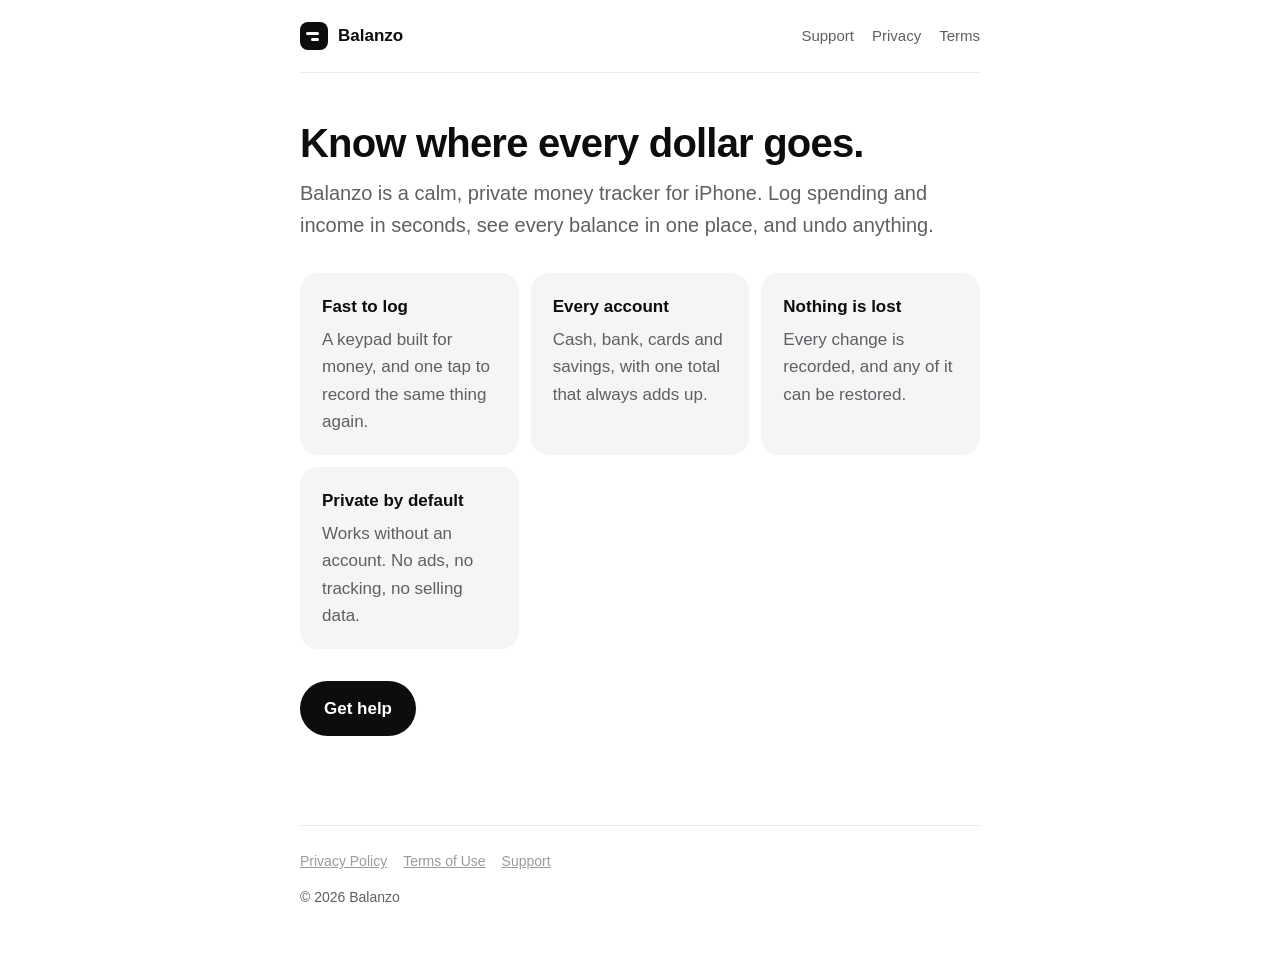
==== index.html @ 1281036e "Balanzo site: home, privacy, terms, support" ====
<!doctype html>
<html lang="en">
<head>
<meta charset="utf-8">
<meta name="viewport" content="width=device-width, initial-scale=1">
<title>Balanzo — know where every dollar goes</title>
<meta name="description" content="Balanzo is a calm, private money tracker for iPhone.">
<link rel="stylesheet" href="style.css">
</head>
<body>
<div class="wrap">
<header class="bar">
  <a class="brand" href=""><span class="mark"><i></i><i></i></span>Balanzo</a>
  <nav><a href="support/">Support</a><a href="privacy/">Privacy</a><a href="terms/">Terms</a></nav>
</header>
<main>

<h1>Know where every dollar goes.</h1>
<p class="lede">Balanzo is a calm, private money tracker for iPhone. Log spending and income in seconds, see every balance in one place, and undo anything.</p>
<div class="grid">
  <div class="card"><h3>Fast to log</h3><p>A keypad built for money, and one tap to record the same thing again.</p></div>
  <div class="card"><h3>Every account</h3><p>Cash, bank, cards and savings, with one total that always adds up.</p></div>
  <div class="card"><h3>Nothing is lost</h3><p>Every change is recorded, and any of it can be restored.</p></div>
  <div class="card"><h3>Private by default</h3><p>Works without an account. No ads, no tracking, no selling data.</p></div>
</div>
<p><a class="button" href="support/">Get help</a></p>

</main>
<footer>
  <a href="privacy/">Privacy Policy</a><a href="terms/">Terms of Use</a><a href="support/">Support</a>
  <p>© 2026 Balanzo</p>
</footer>
</div>
</body>
</html>
---- style.css ----
:root {
  --paper: #ffffff;
  --ink: #0d0d0d;
  --ink-2: #5f5f64;
  --ink-3: #9a9aa0;
  --surface: #f5f5f6;
  --line: rgba(0, 0, 0, 0.08);
  color-scheme: light dark;
}

@media (prefers-color-scheme: dark) {
  :root {
    --paper: #000000;
    --ink: #f5f5f5;
    --ink-2: #a0a0a6;
    --ink-3: #6a6a70;
    --surface: #141415;
    --line: rgba(255, 255, 255, 0.12);
  }
}

* { box-sizing: border-box; }

html { -webkit-text-size-adjust: 100%; }

body {
  margin: 0;
  background: var(--paper);
  color: var(--ink);
  font: 17px/1.6 -apple-system, BlinkMacSystemFont, "SF Pro Text", "Inter", "Segoe UI", Roboto, sans-serif;
  -webkit-font-smoothing: antialiased;
}

.wrap { max-width: 720px; margin: 0 auto; padding: 0 20px; }

header.bar {
  display: flex; align-items: center; justify-content: space-between;
  padding: 22px 0; border-bottom: 1px solid var(--line);
}

.brand { display: flex; align-items: center; gap: 10px; color: var(--ink); text-decoration: none; font-weight: 600; }

.mark {
  width: 28px; height: 28px; border-radius: 8px; background: var(--ink);
  display: inline-flex; flex-direction: column; justify-content: center; align-items: flex-start;
  gap: 3px; padding-left: 6px;
}
.mark i { display: block; height: 3px; border-radius: 2px; background: var(--paper); }
.mark i:first-child { width: 13px; }
.mark i:last-child { width: 8px; margin-left: 5px; }

nav a { color: var(--ink-2); text-decoration: none; margin-left: 18px; font-size: 15px; }
nav a:hover { color: var(--ink); }

main { padding: 48px 0 72px; }

h1 { font-size: 40px; line-height: 1.1; letter-spacing: -0.02em; margin: 0 0 12px; }
h2 { font-size: 22px; letter-spacing: -0.01em; margin: 40px 0 8px; }
h3 { font-size: 17px; margin: 24px 0 4px; }
p, li { color: var(--ink-2); }
strong { color: var(--ink); }
a { color: var(--ink); }
.lede { font-size: 20px; color: var(--ink-2); margin: 0 0 32px; }
.meta { color: var(--ink-3); font-size: 14px; margin-bottom: 32px; }

.card { background: var(--surface); border-radius: 18px; padding: 20px 22px; margin: 16px 0; }
.card p { margin: 6px 0 0; }

.button {
  display: inline-block; background: var(--ink); color: var(--paper); text-decoration: none;
  padding: 14px 24px; border-radius: 999px; font-weight: 600;
}

.grid { display: grid; gap: 12px; grid-template-columns: repeat(auto-fit, minmax(200px, 1fr)); margin: 32px 0; }
.grid .card { margin: 0; }
.grid h3 { margin: 0; }

footer { border-top: 1px solid var(--line); padding: 24px 0 40px; color: var(--ink-3); font-size: 14px; }
footer a { color: var(--ink-3); margin-right: 16px; }

@media (max-width: 480px) {
  h1 { font-size: 32px; }
  nav a { margin-left: 12px; }
}
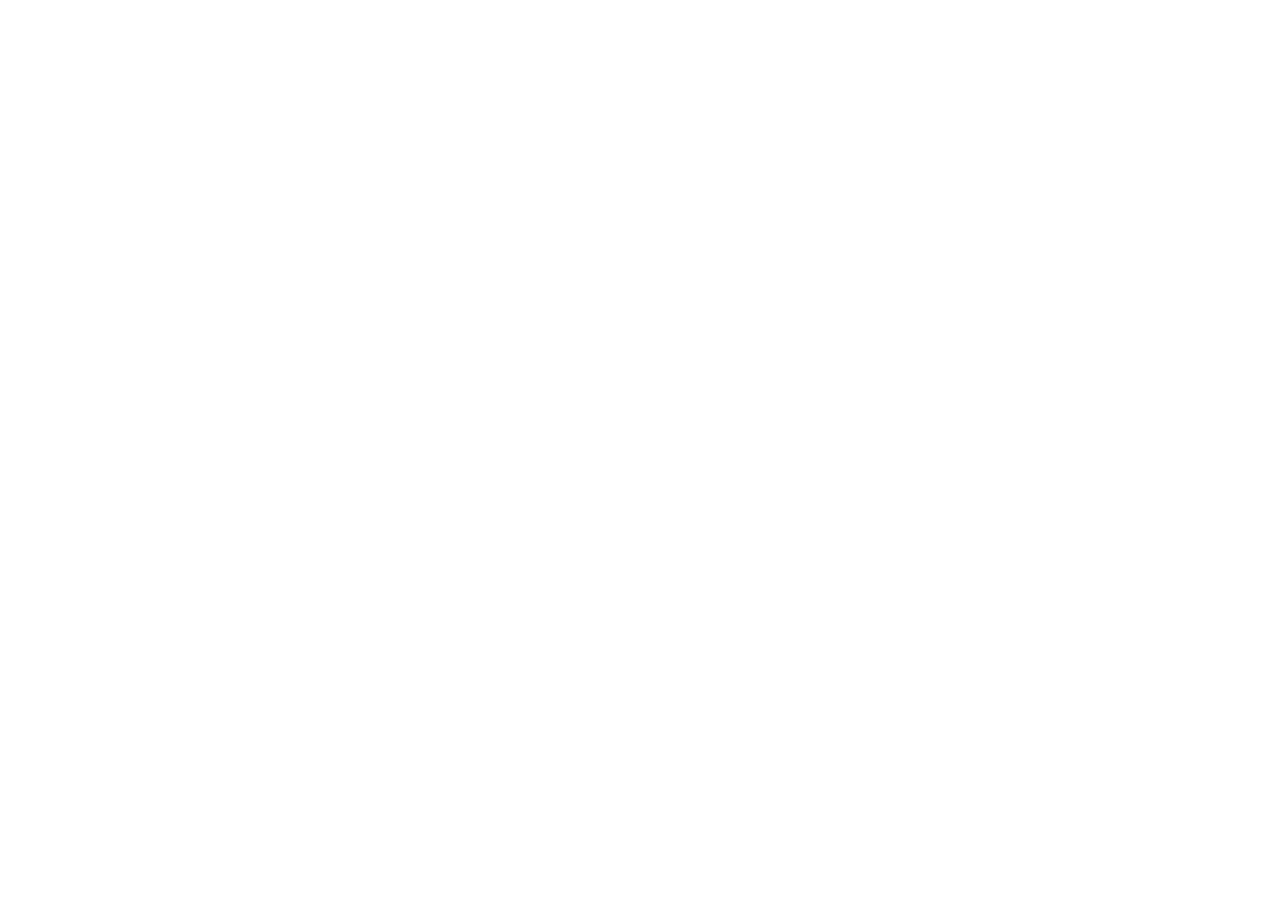
==== commit 83492c1d: "Redirect to https://balanzo-app.vercel.app Co-Authored-By: Claude Opus 5.5 <noreply@anthropic.com>" ====
--- a/index.html
+++ b/index.html
@@ -1,35 +1,7 @@
 <!doctype html>
-<html lang="en">
-<head>
-<meta charset="utf-8">
-<meta name="viewport" content="width=device-width, initial-scale=1">
-<title>Balanzo — know where every dollar goes</title>
-<meta name="description" content="Balanzo is a calm, private money tracker for iPhone.">
-<link rel="stylesheet" href="style.css">
-</head>
-<body>
-<div class="wrap">
-<header class="bar">
-  <a class="brand" href=""><span class="mark"><i></i><i></i></span>Balanzo</a>
-  <nav><a href="support/">Support</a><a href="privacy/">Privacy</a><a href="terms/">Terms</a></nav>
-</header>
-<main>
-
-<h1>Know where every dollar goes.</h1>
-<p class="lede">Balanzo is a calm, private money tracker for iPhone. Log spending and income in seconds, see every balance in one place, and undo anything.</p>
-<div class="grid">
-  <div class="card"><h3>Fast to log</h3><p>A keypad built for money, and one tap to record the same thing again.</p></div>
-  <div class="card"><h3>Every account</h3><p>Cash, bank, cards and savings, with one total that always adds up.</p></div>
-  <div class="card"><h3>Nothing is lost</h3><p>Every change is recorded, and any of it can be restored.</p></div>
-  <div class="card"><h3>Private by default</h3><p>Works without an account. No ads, no tracking, no selling data.</p></div>
-</div>
-<p><a class="button" href="support/">Get help</a></p>
-
-</main>
-<footer>
-  <a href="privacy/">Privacy Policy</a><a href="terms/">Terms of Use</a><a href="support/">Support</a>
-  <p>© 2026 Balanzo</p>
-</footer>
-</div>
-</body>
-</html>
+<html lang="en"><head><meta charset="utf-8"><title>Page moved</title>
+<meta name="robots" content="noindex">
+<link rel="canonical" href="https://balanzo-app.vercel.app/">
+<meta http-equiv="refresh" content="0; url=https://balanzo-app.vercel.app/">
+<script>location.replace("https://balanzo-app.vercel.app/" + location.search + location.hash);</script>
+</head><body><p>This page has moved to <a href="https://balanzo-app.vercel.app/">https://balanzo-app.vercel.app/</a>.</p></body></html>
